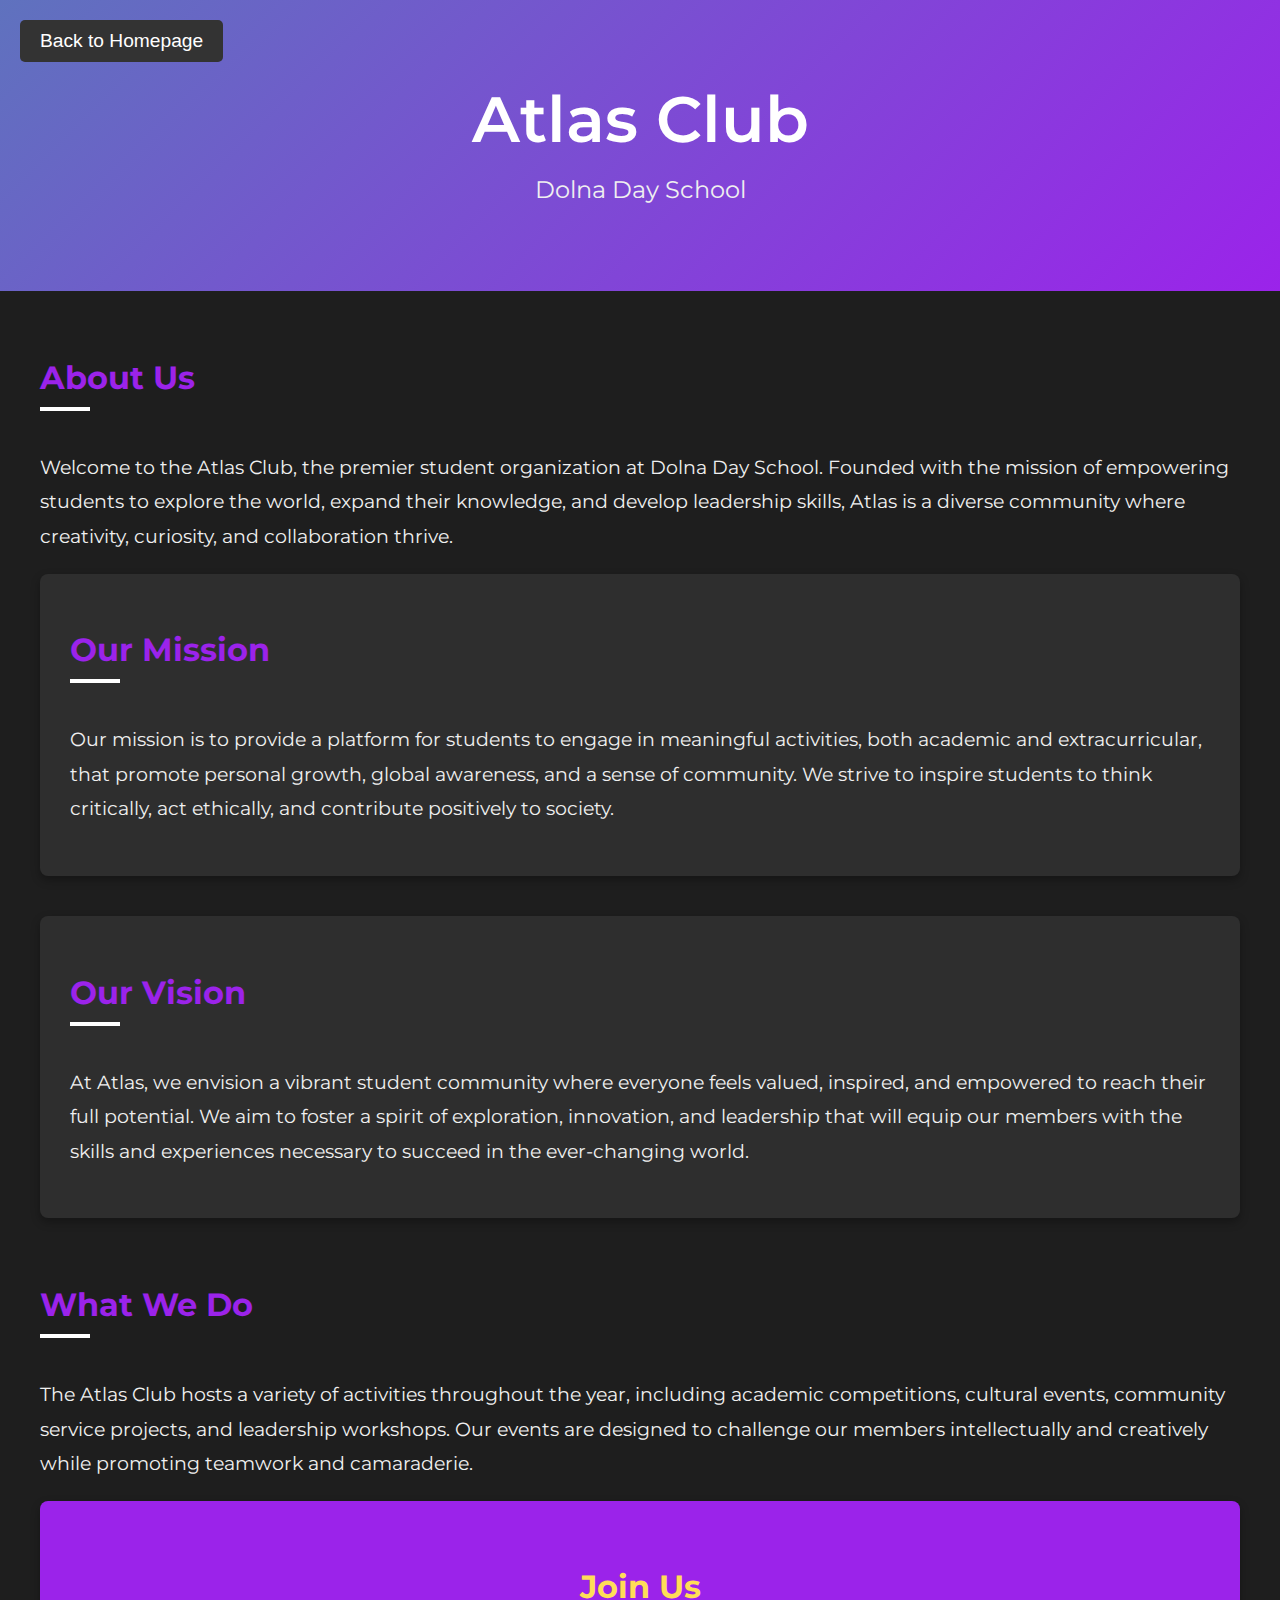
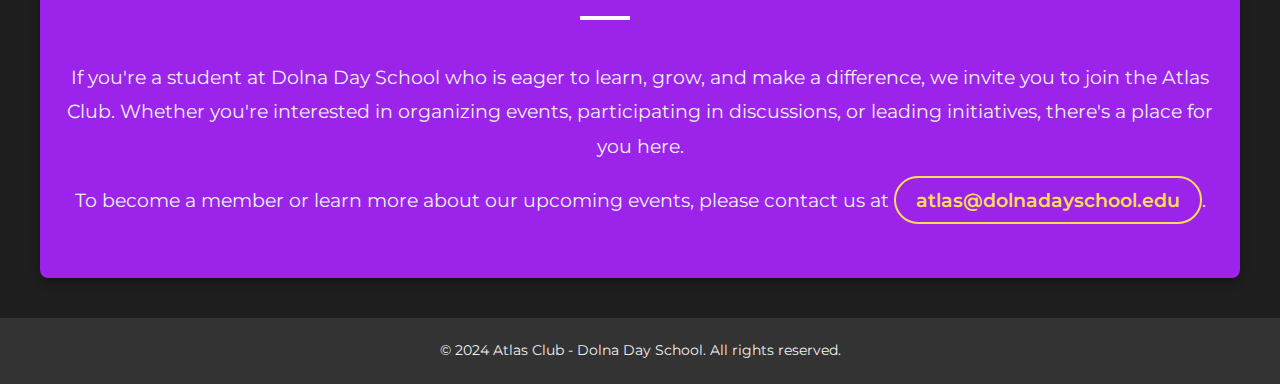
==== about.html @ b4613ba4 "Add files via upload" ====
<!DOCTYPE html>
<html lang="en">
<head>
    <meta charset="UTF-8">
    <meta name="viewport" content="width=device-width, initial-scale=1.0">
    <title>About Us - Atlas Club</title>
    <link href="https://fonts.googleapis.com/css2?family=Montserrat:wght@400;600&display=swap" rel="stylesheet">
    <style>
        body {
            font-family: 'Montserrat', sans-serif;
            margin: 0;
            padding: 0;
            background-color: #1e1e1e;
            color: white;
        }

        header {
            background: linear-gradient(135deg, #5f72be, #9b23ea);
            color: white;
            text-align: center;
            padding: 60px 0;
        }

        header h1 {
            font-size: 3rem;
            margin: 0;
            font-weight: 600;
        }

        header p {
            font-size: 1.2rem;
            margin: 10px 0 0;
        }

        main {
            max-width: 1200px;
            margin: 40px auto;
            padding: 0 20px;
        }

        h2 {
            color: #9b23ea;
            font-size: 2rem;
            margin-bottom: 20px;
            position: relative;
            display: inline-block;
        }

        h2:after {
            content: '';
            width: 50px;
            height: 4px;
            background: #fff;
            display: block;
            margin-top: 10px;
        }

        p {
            font-size: 1.1rem;
            line-height: 1.8;
            margin-bottom: 20px;
            color: #f0f0f0;
        }

        .mission, .vision {
            background: #2e2e2e;
            padding: 30px;
            border-radius: 8px;
            box-shadow: 0 4px 10px rgba(0, 0, 0, 0.3);
            margin-bottom: 40px;
            transition: transform 0.3s ease-in-out;
        }

        .mission:hover, .vision:hover {
            transform: translateY(-10px);
        }

        .join-us {
            text-align: center;
            background: #9b23ea;
            color: #ffdd57; /* Bright yellow text color */
            padding: 40px 20px;
            border-radius: 8px;
            box-shadow: 0 4px 10px rgba(0, 0, 0, 0.3);
            transition: background 0.3s ease-in-out;
        }

        .join-us:hover {
            background: #7a1ab7;
        }

        .join-us a {
            color: #ffdd57; /* Matching the link color with the text */
            font-weight: 600;
            text-decoration: none;
            font-size: 1.2rem;
            border: 2px solid #ffdd57;
            padding: 10px 20px;
            border-radius: 50px;
            transition: background 0.3s ease-in-out;
        }

        .join-us a:hover {
            background: #ffdd57;
            color: #7a1ab7;
        }

        footer {
            background-color: #333;
            color: white;
            text-align: center;
            padding: 20px;
            margin-top: 40px;
        }

        footer p {
            margin: 0;
            font-size: 0.9rem;
        }

        @media (min-width: 768px) {
            header {
                padding: 80px 0;
            }

            header h1 {
                font-size: 4rem;
            }

            header p {
                font-size: 1.5rem;
            }

            p {
                font-size: 1.2rem;
            }
        }
        #join{
            color: #ffdd57;
        }
.back-button {
    position: absolute;
    top: 20px; 
    left: 20px; 
    padding: 10px 20px;
    background: #333;
    color: white;
    border: none;
    border-radius: 5px;
    font-size: 1.2em;
    cursor: pointer;
    transition: background 0.3s ease;
}
.back-button:hover {
    background: #555;
}

    </style>
</head>
<body>

    <header>
<button class="back-button" onclick="window.location.href='index.html';">Back to Homepage</button>
        <h1>Atlas Club</h1>
        <p>Dolna Day School</p>
    </header>

    <main>
        <section>
            <h2>About Us</h2>
            <p>Welcome to the Atlas Club, the premier student organization at Dolna Day School. Founded with the mission of empowering students to explore the world, expand their knowledge, and develop leadership skills, Atlas is a diverse community where creativity, curiosity, and collaboration thrive.</p>
        </section>

        <section class="mission">
            <h2>Our Mission</h2>
            <p>Our mission is to provide a platform for students to engage in meaningful activities, both academic and extracurricular, that promote personal growth, global awareness, and a sense of community. We strive to inspire students to think critically, act ethically, and contribute positively to society.</p>
        </section>

        <section class="vision">
            <h2>Our Vision</h2>
            <p>At Atlas, we envision a vibrant student community where everyone feels valued, inspired, and empowered to reach their full potential. We aim to foster a spirit of exploration, innovation, and leadership that will equip our members with the skills and experiences necessary to succeed in the ever-changing world.</p>
        </section>

        <section>
            <h2>What We Do</h2>
            <p>The Atlas Club hosts a variety of activities throughout the year, including academic competitions, cultural events, community service projects, and leadership workshops. Our events are designed to challenge our members intellectually and creatively while promoting teamwork and camaraderie.</p>
        </section>

        <section class="join-us">
            <h2 id="join">Join Us</h2>
            <p>If you're a student at Dolna Day School who is eager to learn, grow, and make a difference, we invite you to join the Atlas Club. Whether you're interested in organizing events, participating in discussions, or leading initiatives, there's a place for you here.</p>
            <p>To become a member or learn more about our upcoming events, please contact us at <a href="mailto:atlas@dolnadayschool.edu">atlas@dolnadayschool.edu</a>.</p>
        </section>
    </main>

    <footer>
        <p>&copy; 2024 Atlas Club - Dolna Day School. All rights reserved.</p>
    </footer>

</body>
</html>
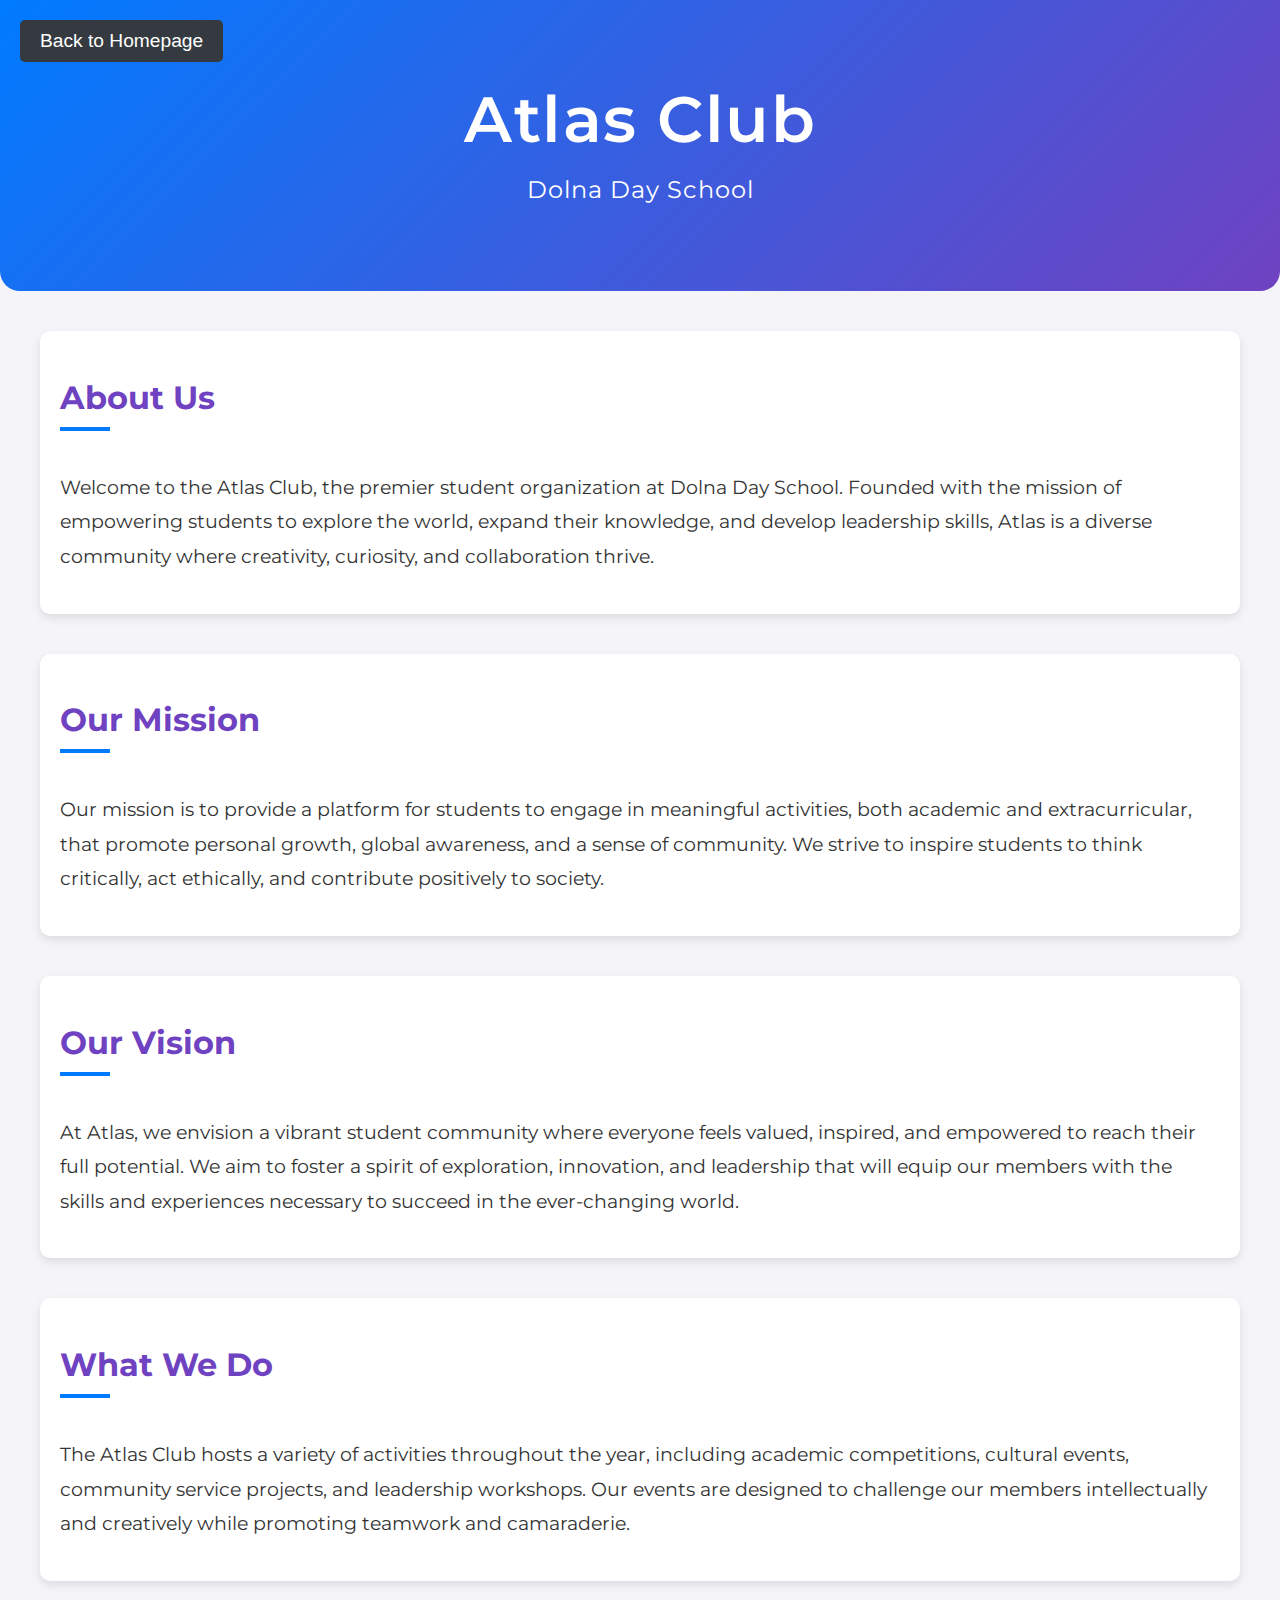
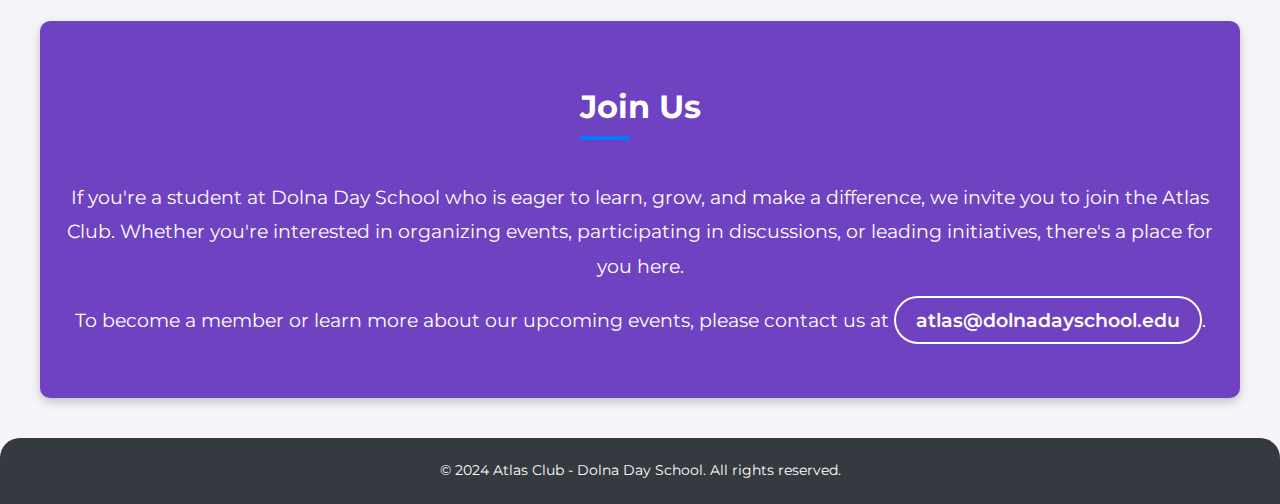
==== commit b3602617: "Add files via upload" ====
--- a/about.html
+++ b/about.html
@@ -2,6 +2,8 @@
 <html lang="en">
 <head>
     <meta charset="UTF-8">
+ <link rel="icon" type="image/x-icon" href="logo.jpg">
+
     <meta name="viewport" content="width=device-width, initial-scale=1.0">
     <title>About Us - Atlas Club</title>
     <link href="https://fonts.googleapis.com/css2?family=Montserrat:wght@400;600&display=swap" rel="stylesheet">
@@ -10,26 +12,29 @@
             font-family: 'Montserrat', sans-serif;
             margin: 0;
             padding: 0;
-            background-color: #1e1e1e;
-            color: white;
+            background-color: #f4f4f9;
+            color: #333;
         }
 
         header {
-            background: linear-gradient(135deg, #5f72be, #9b23ea);
+            background: linear-gradient(135deg, #007bff, #6f42c1);
             color: white;
             text-align: center;
-            padding: 60px 0;
+            padding: 50px 0;
+            border-radius: 0 0 20px 20px;
         }
 
         header h1 {
             font-size: 3rem;
             margin: 0;
             font-weight: 600;
+            letter-spacing: 1.5px;
         }
 
         header p {
             font-size: 1.2rem;
             margin: 10px 0 0;
+            letter-spacing: 1px;
         }
 
         main {
@@ -39,7 +44,7 @@
         }
 
         h2 {
-            color: #9b23ea;
+            color: #6f42c1;
             font-size: 2rem;
             margin-bottom: 20px;
             position: relative;
@@ -50,7 +55,7 @@
             content: '';
             width: 50px;
             height: 4px;
-            background: #fff;
+            background: #007bff;
             display: block;
             margin-top: 10px;
         }
@@ -59,58 +64,62 @@
             font-size: 1.1rem;
             line-height: 1.8;
             margin-bottom: 20px;
-            color: #f0f0f0;
-        }
-
-        .mission, .vision {
-            background: #2e2e2e;
-            padding: 30px;
-            border-radius: 8px;
-            box-shadow: 0 4px 10px rgba(0, 0, 0, 0.3);
+        }
+
+        .card {
+            background: white;
+            padding: 20px;
+            border-radius: 10px;
+            box-shadow: 0 4px 10px rgba(0, 0, 0, 0.1);
             margin-bottom: 40px;
-            transition: transform 0.3s ease-in-out;
-        }
-
-        .mission:hover, .vision:hover {
+            transition: transform 0.3s ease-in-out, box-shadow 0.3s ease-in-out;
+        }
+
+        .card:hover {
             transform: translateY(-10px);
+            box-shadow: 0 10px 20px rgba(0, 0, 0, 0.2);
         }
 
         .join-us {
             text-align: center;
-            background: #9b23ea;
-            color: #ffdd57; /* Bright yellow text color */
+            background: #6f42c1;
+            color: white;
             padding: 40px 20px;
-            border-radius: 8px;
-            box-shadow: 0 4px 10px rgba(0, 0, 0, 0.3);
-            transition: background 0.3s ease-in-out;
+            border-radius: 10px;
+            box-shadow: 0 4px 10px rgba(0, 0, 0, 0.2);
+            transition: background 0.3s ease;
         }
 
         .join-us:hover {
-            background: #7a1ab7;
+            background: #5a35a8;
         }
 
         .join-us a {
-            color: #ffdd57; /* Matching the link color with the text */
+            color: white;
             font-weight: 600;
             text-decoration: none;
             font-size: 1.2rem;
-            border: 2px solid #ffdd57;
+            border: 2px solid white;
             padding: 10px 20px;
             border-radius: 50px;
-            transition: background 0.3s ease-in-out;
+            transition: background 0.3s ease, color 0.3s ease;
         }
 
         .join-us a:hover {
-            background: #ffdd57;
-            color: #7a1ab7;
-        }
+            background: white;
+            color: #6f42c1;
+        }
+	#join{
+ color:white;
+}
 
         footer {
-            background-color: #333;
+            background-color: #343a40;
             color: white;
             text-align: center;
             padding: 20px;
             margin-top: 40px;
+            border-radius: 20px 20px 0 0;
         }
 
         footer p {
@@ -135,53 +144,52 @@
                 font-size: 1.2rem;
             }
         }
-        #join{
-            color: #ffdd57;
-        }
-.back-button {
-    position: absolute;
-    top: 20px; 
-    left: 20px; 
-    padding: 10px 20px;
-    background: #333;
-    color: white;
-    border: none;
-    border-radius: 5px;
-    font-size: 1.2em;
-    cursor: pointer;
-    transition: background 0.3s ease;
-}
-.back-button:hover {
-    background: #555;
-}
+
+        .back-button {
+            position: absolute;
+            top: 20px;
+            left: 20px;
+            padding: 10px 20px;
+            background: #343a40;
+            color: white;
+            border: none;
+            border-radius: 5px;
+            font-size: 1.2rem;
+            cursor: pointer;
+            transition: background 0.3s ease;
+        }
+
+        .back-button:hover {
+            background: #5a6268;
+        }
 
     </style>
 </head>
 <body>
 
     <header>
-<button class="back-button" onclick="window.location.href='index.html';">Back to Homepage</button>
+        <button class="back-button" onclick="window.location.href='index.html';">Back to Homepage</button>
         <h1>Atlas Club</h1>
         <p>Dolna Day School</p>
     </header>
 
     <main>
-        <section>
+        <section class="card">
             <h2>About Us</h2>
             <p>Welcome to the Atlas Club, the premier student organization at Dolna Day School. Founded with the mission of empowering students to explore the world, expand their knowledge, and develop leadership skills, Atlas is a diverse community where creativity, curiosity, and collaboration thrive.</p>
         </section>
 
-        <section class="mission">
+        <section class="card">
             <h2>Our Mission</h2>
             <p>Our mission is to provide a platform for students to engage in meaningful activities, both academic and extracurricular, that promote personal growth, global awareness, and a sense of community. We strive to inspire students to think critically, act ethically, and contribute positively to society.</p>
         </section>
 
-        <section class="vision">
+        <section class="card">
             <h2>Our Vision</h2>
             <p>At Atlas, we envision a vibrant student community where everyone feels valued, inspired, and empowered to reach their full potential. We aim to foster a spirit of exploration, innovation, and leadership that will equip our members with the skills and experiences necessary to succeed in the ever-changing world.</p>
         </section>
 
-        <section>
+        <section class="card">
             <h2>What We Do</h2>
             <p>The Atlas Club hosts a variety of activities throughout the year, including academic competitions, cultural events, community service projects, and leadership workshops. Our events are designed to challenge our members intellectually and creatively while promoting teamwork and camaraderie.</p>
         </section>
